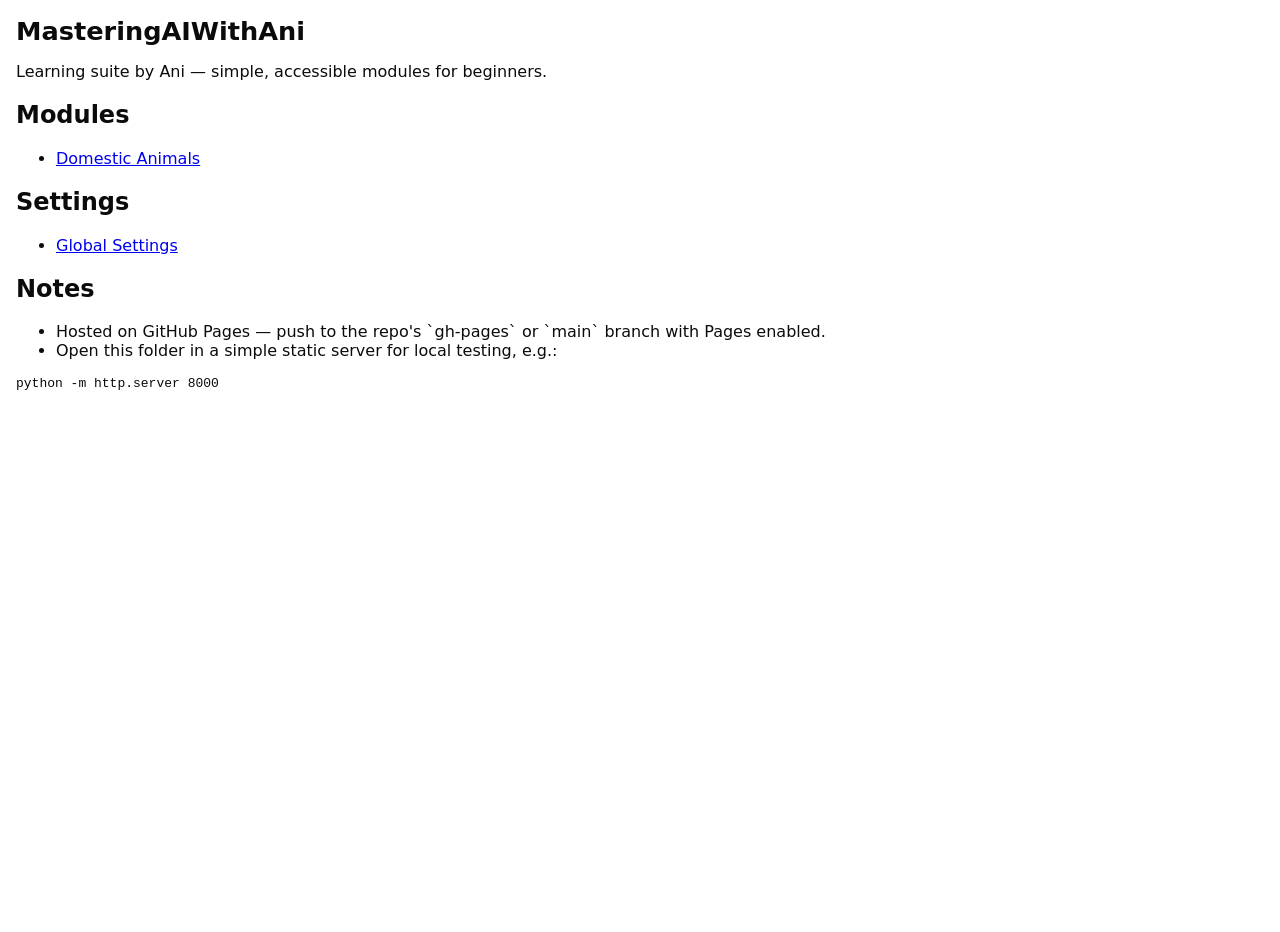
==== index.html @ 8f24d312 "Add local site files" ====
<!doctype html>
<html lang="en">
<head>
  <meta charset="utf-8" />
  <meta name="viewport" content="width=device-width,initial-scale=1" />
  <title>MasteringAIWithAni — Dashboard</title>
  <link rel="stylesheet" href="assets/css/main.css">
</head>
<body>
  <header>
    <h1>MasteringAIWithAni</h1>
    <p>Learning suite by Ani — simple, accessible modules for beginners.</p>
  </header>

  <main>
    <section>
      <h2>Modules</h2>
      <ul>
        <li><a href="modules/domestic-animals.html">Domestic Animals</a></li>
        <!-- Add new modules here -->
      </ul>
    </section>

    <section>
      <h2>Settings</h2>
      <ul>
        <li><a href="settings.html">Global Settings</a></li>
      </ul>
    </section>

    <section>
      <h2>Notes</h2>
      <ul>
        <li>Hosted on GitHub Pages — push to the repo's `gh-pages` or `main` branch with Pages enabled.</li>
        <li>Open this folder in a simple static server for local testing, e.g.:</li>
      </ul>
      <pre><code>python -m http.server 8000</code></pre>
    </section>
  </main>

</body>
</html>
---- assets/css/main.css ----
/* Accessible, minimal styles for MasteringAIWithAni */
:root{
  --bg:#ffffff;
  --fg:#0b0b0b;
  --accent:#0b84ff;
  --card-bg:#f7f7f7;
}
html,body{height:100%;}
body{
  margin:0;
  font-family:system-ui,-apple-system,Segoe UI,Roboto,'Helvetica Neue',Arial;
  background:var(--bg);
  color:var(--fg);
  -webkit-font-smoothing:antialiased;
  padding:16px;
}
header h1{font-size:1.6rem;margin:0 0 12px}
.controls{display:flex;gap:8px;flex-wrap:wrap;margin-bottom:12px}
button,select,input{font-size:1.05rem;padding:10px 14px;border-radius:8px;border:1px solid #ddd}
button{background:var(--accent);color:#fff;border:none}
button.secondary{background:#e0e0e0;color:var(--fg)}
.card{background:var(--card-bg);border-radius:12px;padding:24px;display:flex;flex-direction:column;align-items:center;justify-content:center;min-height:260px;box-shadow:0 4px 8px rgba(0,0,0,0.05)}
.image{font-size:120px;line-height:1}
.caption{font-size:1.6rem;margin-top:12px}
.panel{margin-top:12px}
.hidden{display:none}
#quizArea .option{display:block;margin:8px 0;padding:12px;border-radius:8px;border:1px solid #ccc;background:#fff;cursor:pointer}
#quizArea .option.correct{border-color:green;background:#e6ffea}
#quizArea .option.wrong{border-color:red;background:#ffecec}
#spellingInput{width:70%;margin-right:8px}
@media (max-width:480px){
  .image{font-size:84px}
  .caption{font-size:1.2rem}
}
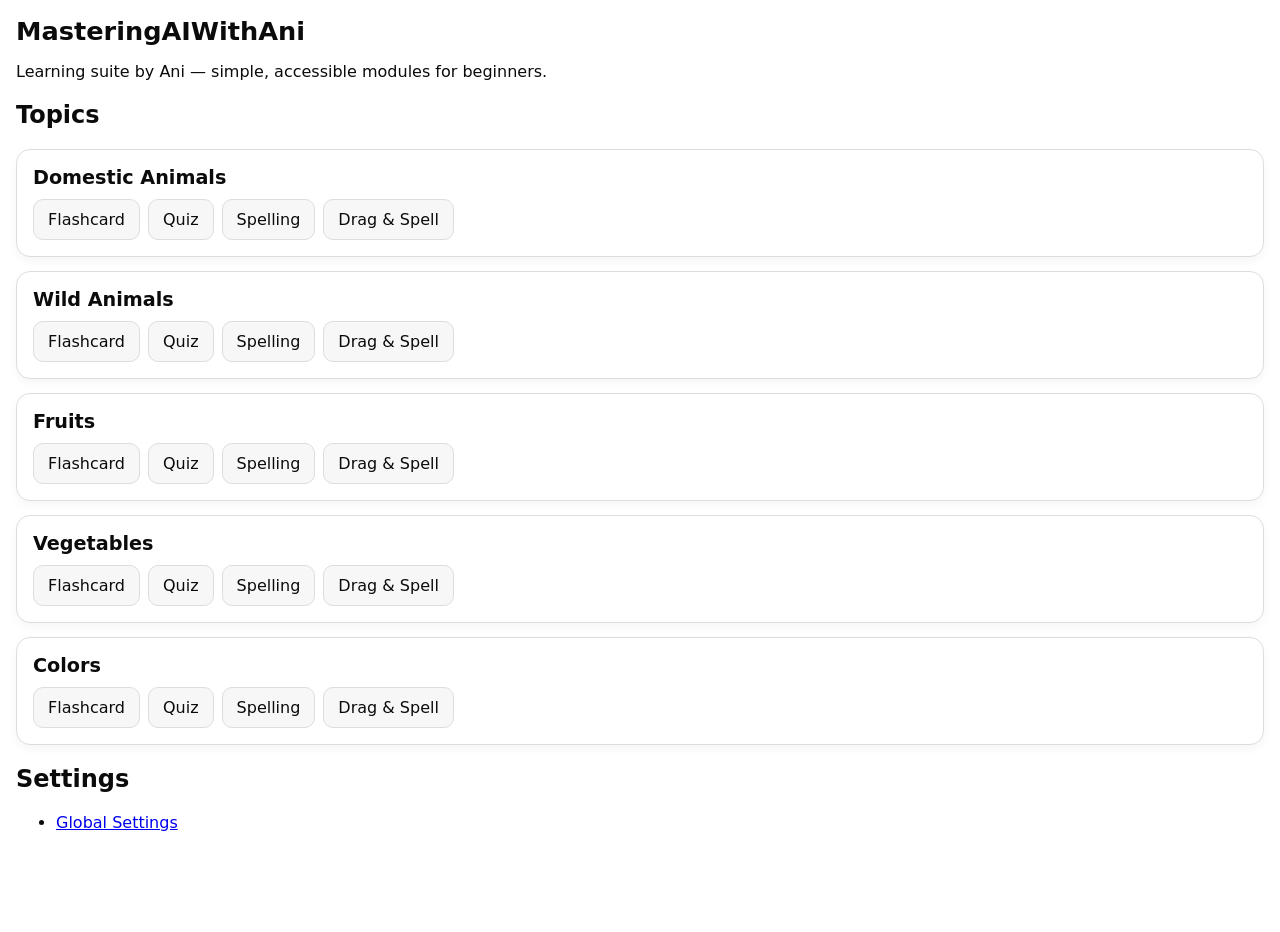
==== commit ac3597b0: "Added new categories: fruits, vegetables, and colors to the loadCategories.js file." ====
--- a/index.html
+++ b/index.html
@@ -14,11 +14,8 @@
 
   <main>
     <section>
-      <h2>Modules</h2>
-      <ul>
-        <li><a href="modules/domestic-animals.html">Domestic Animals</a></li>
-        <!-- Add new modules here -->
-      </ul>
+      <h2>Topics</h2>
+      <div id="dashboardCategories"></div>
     </section>
 
     <section>
@@ -27,16 +24,11 @@
         <li><a href="settings.html">Global Settings</a></li>
       </ul>
     </section>
-
-    <section>
-      <h2>Notes</h2>
-      <ul>
-        <li>Hosted on GitHub Pages — push to the repo's `gh-pages` or `main` branch with Pages enabled.</li>
-        <li>Open this folder in a simple static server for local testing, e.g.:</li>
-      </ul>
-      <pre><code>python -m http.server 8000</code></pre>
-    </section>
   </main>
 
+  <script src="assets/js/loadCategories.js"></script>
+  <script src="assets/js/dashboard.js"></script>
 </body>
 </html>
+
+
--- a/assets/css/main.css
+++ b/assets/css/main.css
@@ -16,19 +16,89 @@
 }
 header h1{font-size:1.6rem;margin:0 0 12px}
 .controls{display:flex;gap:8px;flex-wrap:wrap;margin-bottom:12px}
+header{position:relative}
+.close{display:inline-block;padding:6px 10px;border-radius:8px;text-decoration:none;color:var(--fg);border:1px solid #ddd;background:#fff}
+.header-actions{position:absolute;right:8px;top:8px;display:flex;gap:8px;align-items:center}
+.speak{font-size:1.05rem;padding:6px 10px;border-radius:8px;border:1px solid #ddd;background:#fff}
+.progress{display:flex;gap:8px;align-items:center;margin:12px 0}
+.progress button{background:#fff;border:1px solid #d4d4d4;padding:8px 10px;border-radius:8px;min-width:36px;text-align:center;cursor:pointer;color:#333;transition:background 0.2s,border-color 0.2s,color 0.2s;}
+.progress button.pending{background:#fff;border-color:#d4d4d4;color:#555}
+.progress button.done{background:#4caf50;color:#fff;border-color:#4caf50;font-weight:700}
+.progress button.current{background:#b2dfdb;border-color:#4caf50;color:#0d5a3d;font-weight:700;box-shadow:0 0 0 2px rgba(76,175,80,0.18)}
+.progress button.current.done{background:#81c784;color:#0d5a3d;border-color:#4caf50;font-weight:700}
 button,select,input{font-size:1.05rem;padding:10px 14px;border-radius:8px;border:1px solid #ddd}
 button{background:var(--accent);color:#fff;border:none}
 button.secondary{background:#e0e0e0;color:var(--fg)}
-.card{background:var(--card-bg);border-radius:12px;padding:24px;display:flex;flex-direction:column;align-items:center;justify-content:center;min-height:260px;box-shadow:0 4px 8px rgba(0,0,0,0.05)}
-.image{font-size:120px;line-height:1}
+.icon-button{width:36px;height:36px;padding:0;border-radius:50%;border:1px solid #ddd;background:#fff;color:var(--fg);font-size:1.1rem;font-weight:700;cursor:pointer}
+.icon-button:hover{background:#f0f8ff}
+.card{background:var(--card-bg);border-radius:12px;padding:24px;display:flex;flex-direction:column;align-items:center;justify-content:center;min-height:320px;box-shadow:0 4px 8px rgba(0,0,0,0.05);transition:border-color 0.3s ease,box-shadow 0.3s ease}
+.card.current{border:2px solid var(--accent);box-shadow:0 6px 12px rgba(0,132,255,0.18)}
+.image{width:240px;height:240px;object-fit:contain;border-radius:18px;background:#fff;border:1px solid #ddd}
 .caption{font-size:1.6rem;margin-top:12px}
 .panel{margin-top:12px}
 .hidden{display:none}
-#quizArea .option{display:block;margin:8px 0;padding:12px;border-radius:8px;border:1px solid #ccc;background:#fff;cursor:pointer}
-#quizArea .option.correct{border-color:green;background:#e6ffea}
-#quizArea .option.wrong{border-color:red;background:#ffecec}
+#quizArea{
+  display:flex;
+  flex-wrap:wrap;
+  justify-content:center;
+  gap:10px;
+  margin-top:14px;
+}
+#quizArea .option{
+  display:inline-flex;
+  justify-content:center;
+  align-items:center;
+  min-width:120px;
+  padding:12px 16px;
+  border-radius:8px;
+  border:1px solid #ccc;
+  background:#fff;
+  color:var(--fg);
+  cursor:pointer;
+}
+#quizArea .option.correct{border-color:green;background:#e6ffea;color:var(--fg)}
+#quizArea .option.wrong{border-color:red;background:#ffecec;color:var(--fg)}
+#quizArea .option.correct{animation:pop .45s ease forwards}
+#quizArea .option.wrong{animation:shake .5s ease}
+
+@keyframes pop{
+  0%{transform:scale(0.95);opacity:0.6}
+  60%{transform:scale(1.08);opacity:1}
+  100%{transform:scale(1)}
+}
+
+@keyframes shake{
+  0%{transform:translateX(0)}
+  20%{transform:translateX(-6px)}
+  40%{transform:translateX(6px)}
+  60%{transform:translateX(-4px)}
+  80%{transform:translateX(4px)}
+  100%{transform:translateX(0)}
+}
 #spellingInput{width:70%;margin-right:8px}
+.category-card{border:1px solid #ddd;background:#fff;padding:16px;border-radius:14px;margin-bottom:14px;box-shadow:0 4px 10px rgba(0,0,0,0.04)}
+.category-card h3{margin:0 0 10px;font-size:1.2rem}
+.category-links{display:flex;flex-wrap:wrap;gap:8px}
+.mode-link{display:inline-block;padding:10px 14px;border-radius:10px;border:1px solid #ddd;background:#f7f7f7;color:var(--fg);text-decoration:none}
+.mode-link:hover{background:var(--accent);color:#fff;border-color:var(--accent)}
+.instructions{margin:16px 0 8px;font-size:1rem;color:#333;max-width:780px}
+.drop-zone{display:flex;gap:8px;flex-wrap:wrap;justify-content:center;min-height:70px;margin-bottom:14px}
+.drop-slot{width:60px;height:60px;border:2px dashed #ccc;border-radius:12px;display:flex;align-items:center;justify-content:center;background:#fafafa;transition:background 0.2s,border-color 0.2s}
+.drop-slot.over{border-color:var(--accent);background:rgba(11,132,255,0.08)}
+.drop-slot.correct{border-color:green;background:#e6ffea}
+.drop-slot.wrong{border-color:red;background:#ffecec}
+.letter-bank{display:flex;flex-wrap:wrap;gap:10px;justify-content:center;margin-bottom:12px}
+.letter-card{min-width:52px;min-height:52px;padding:0 10px;border-radius:14px;border:1px solid #bbb;background:#fff;color:var(--fg);font-size:1.25rem;font-weight:700;cursor:grab;display:inline-flex;align-items:center;justify-content:center}
+.letter-card.used{opacity:0.5;cursor:default}
+.letter-card:focus{outline:3px solid rgba(11,132,255,0.35)}
+.status-message{position:fixed;top:50%;left:50%;transform:translate(-50%, -50%);min-width:240px;padding:18px 24px;border-radius:18px;background:rgba(255,255,255,0.96);box-shadow:0 16px 40px rgba(0,0,0,0.2);font-size:2rem;font-weight:700;text-align:center;color:#111;z-index:1000;opacity:0;visibility:hidden;pointer-events:none;transition:opacity 0.15s ease,visibility 0.15s ease;}
+.status-message.visible{opacity:1;visibility:visible;pointer-events:auto}
+.status-message .modal-actions{display:flex;gap:12px;justify-content:center;margin-top:18px;flex-wrap:wrap}
+.status-message .modal-actions button{min-width:120px;padding:10px 14px;border:none;border-radius:10px;background:#4caf50;color:#fff;font-weight:700;cursor:pointer}
+.status-message .modal-actions button.secondary{background:#f0f0f0;color:#333}
+.status-message .message-text{display:block;line-height:1.2;font-size:1.1em}
 @media (max-width:480px){
   .image{font-size:84px}
   .caption{font-size:1.2rem}
+  .letter-card{min-width:46px;min-height:46px;font-size:1.1rem}
 }
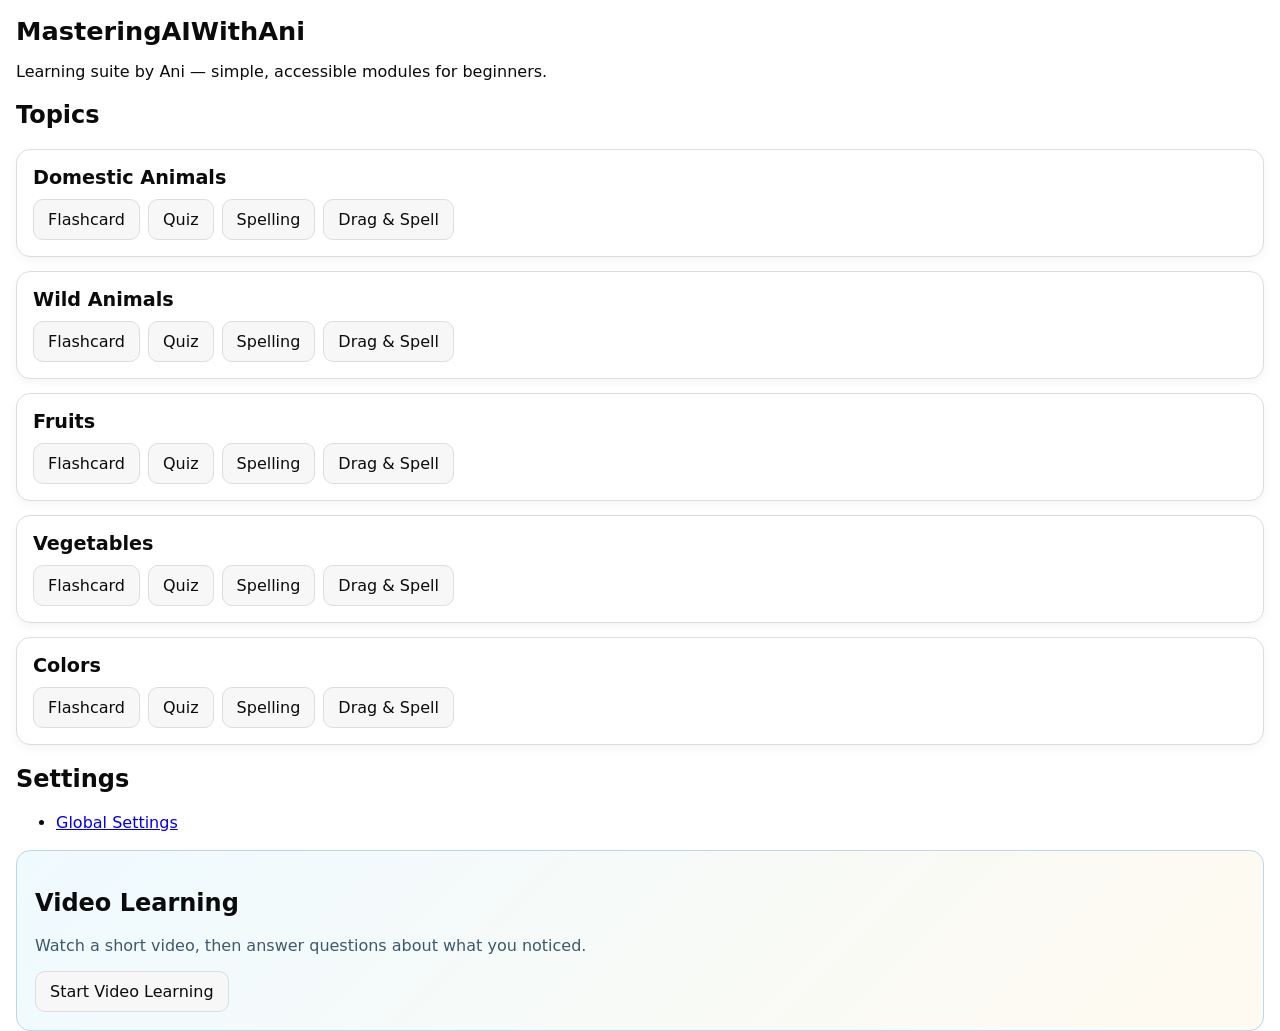
==== commit f1ce61aa: "Video Module Added" ====
--- a/index.html
+++ b/index.html
@@ -24,6 +24,12 @@
         <li><a href="settings.html">Global Settings</a></li>
       </ul>
     </section>
+
+    <section class="video-entry">
+      <h2>Video Learning</h2>
+      <p>Watch a short video, then answer questions about what you noticed.</p>
+      <a class="mode-link" href="modules/video-learning.html">Start Video Learning</a>
+    </section>
   </main>
 
   <script src="assets/js/loadCategories.js"></script>
--- a/assets/css/main.css
+++ b/assets/css/main.css
@@ -81,6 +81,8 @@
 .category-links{display:flex;flex-wrap:wrap;gap:8px}
 .mode-link{display:inline-block;padding:10px 14px;border-radius:10px;border:1px solid #ddd;background:#f7f7f7;color:var(--fg);text-decoration:none}
 .mode-link:hover{background:var(--accent);color:#fff;border-color:var(--accent)}
+.video-entry{margin-top:18px;padding:18px;border:1px solid #b9d9e8;border-radius:14px;background:linear-gradient(135deg,#effaff,#fffaf0)}
+.video-entry p{max-width:620px;color:#3d596d}
 .instructions{margin:16px 0 8px;font-size:1rem;color:#333;max-width:780px}
 .drop-zone{display:flex;gap:8px;flex-wrap:wrap;justify-content:center;min-height:70px;margin-bottom:14px}
 .drop-slot{width:60px;height:60px;border:2px dashed #ccc;border-radius:12px;display:flex;align-items:center;justify-content:center;background:#fafafa;transition:background 0.2s,border-color 0.2s}
